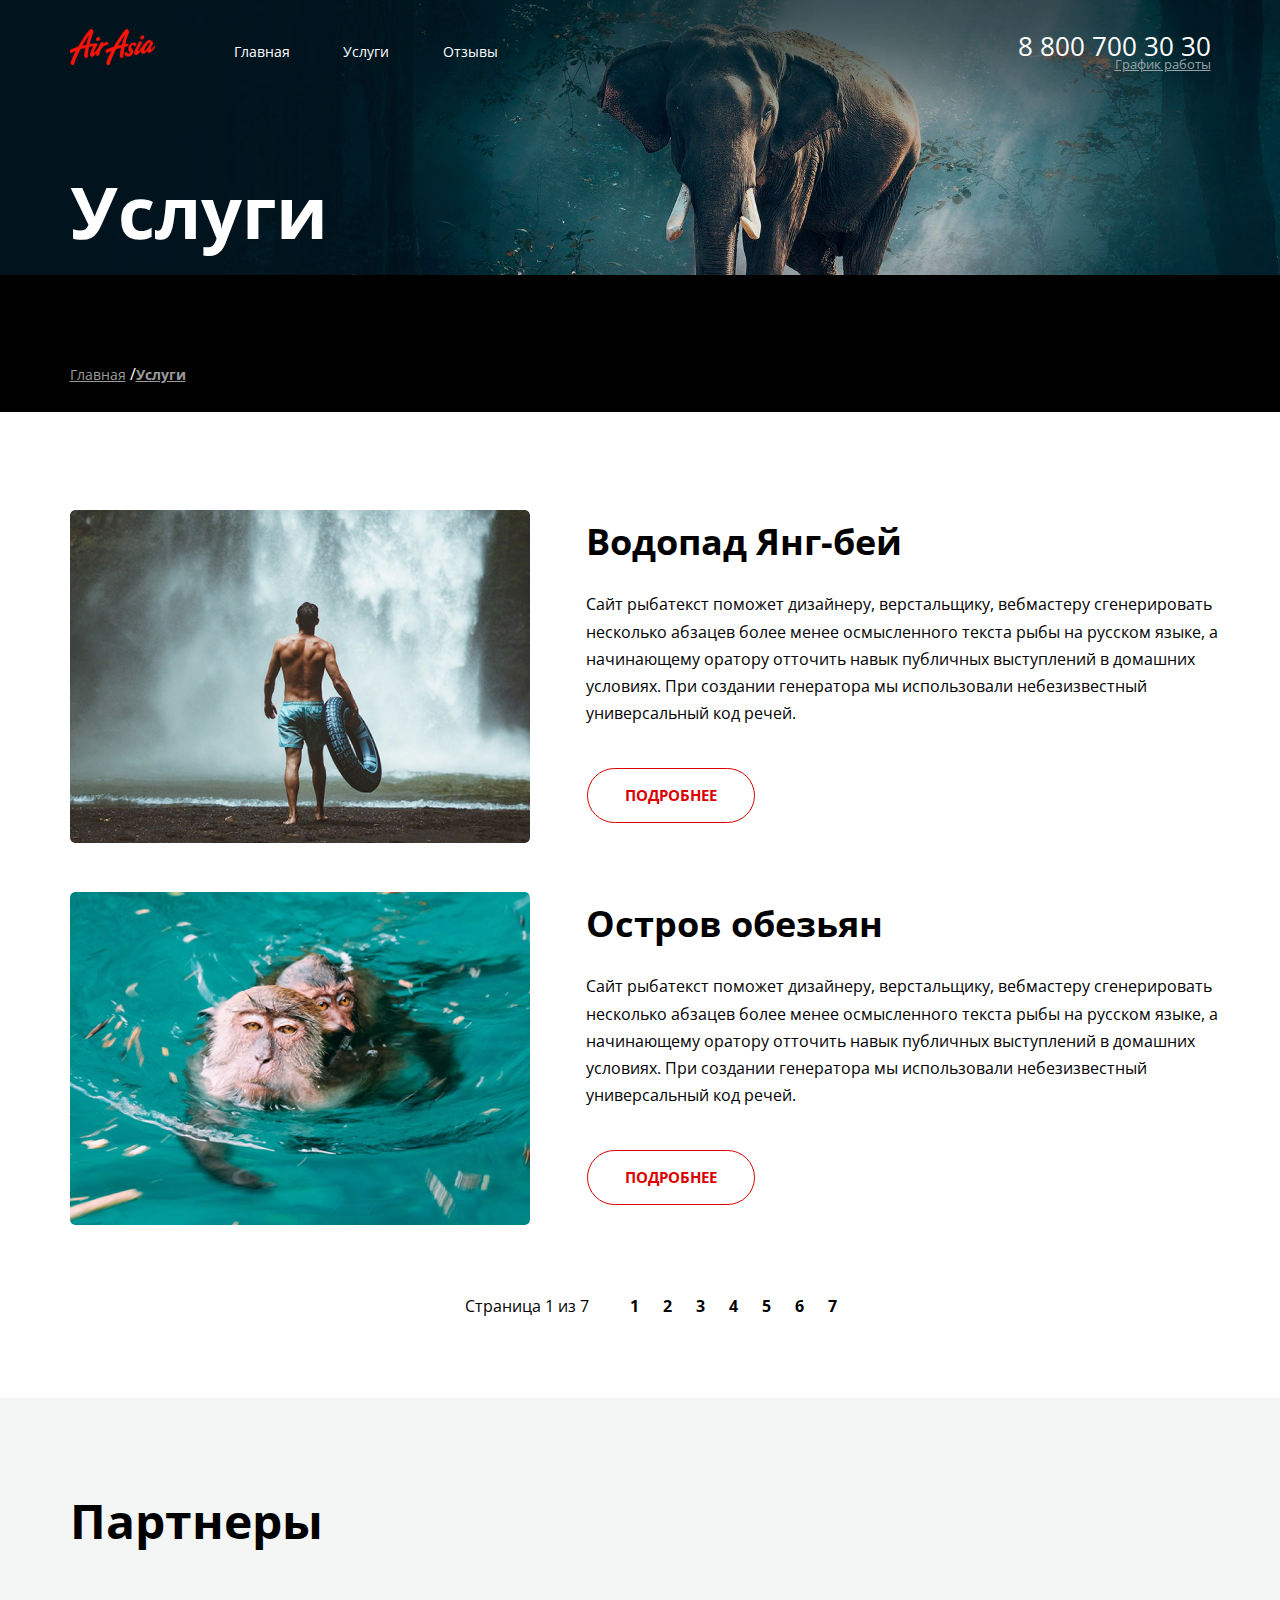
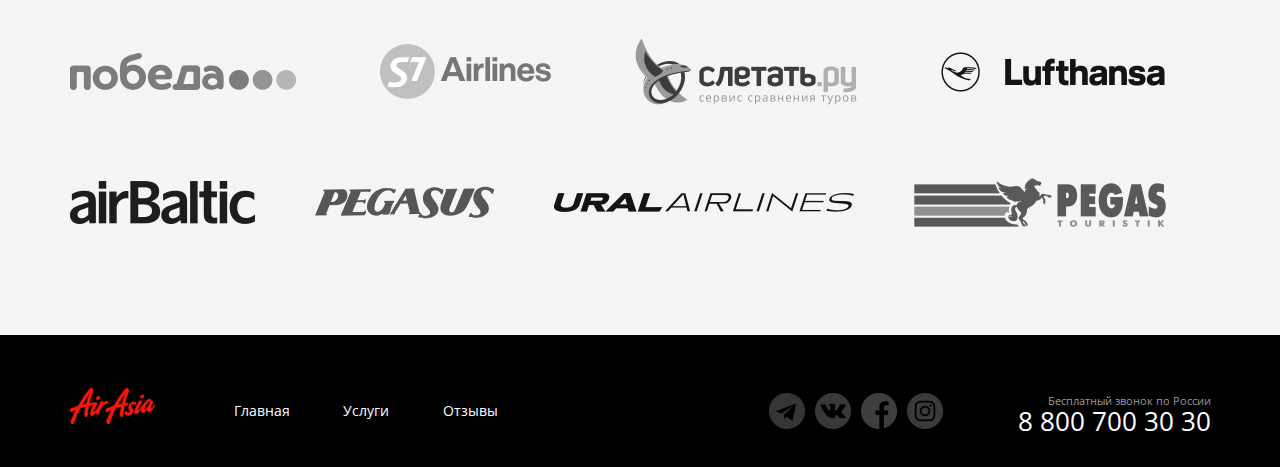
==== activity.html @ 35541ef8 "Update activity.html" ====
<!DOCTYPE html>
<html lang="en">
<head>
    <meta charset="UTF-8">
    <meta http-equiv="X-UA-Compatible" content="IE=edge">
    <meta name="viewport" content="width=device-width, initial-scale=1.0">
    <title>Activity</title>
    <link rel="stylesheet" href="style/main.css">
</head>
<body>

    <div class="wrapper wrapper--second">
        <div class="wrapper__content wrapper__content--second">
            <header class="header header--second">
                <div class="container container__header container__header--second">
                    <div class="header__col">
                        <a href="index.html" class="logo">
                            <img class="logo__pic" src="images/logo.svg" alt="logo company">
                        </a>
                        <nav class="menu">
                            <ul class="menu__list">
                                <li class="menu__item">
                                    <a href="index.html" class="menu__link">Главная</a>
                                </li>
                                <li class="menu__item">
                                    <a href="activity.html" class="menu__link">Услуги</a>
                                </li>
                                <li class="menu__item">
                                    <a href="#" class="menu__link">Отзывы</a>
                                </li>
                            </ul>
                        </nav>
                    </div>
                    <div class="header__col">
                        <address class="contacts">
                            <a href="tel:+78007003030" class="contacts__phone">8 800 700 30 30</a>
                            <div class="contacts__info">График работы</div>
                        </address>
                    </div>
                </div>
                <div class="header__description">
                    <div class="container">
                        <h1 class="title title--second">Услуги</h1>
                        <div class="breadcrumbs">
                            <ul class="breadcrumbs__menu">
                                <li class="breadcrumbs__item">
                                    <a href="/index.html" class="breadcrumbs__link">Главная</a>
                                </li>
                                </li>
                                <li class="breadcrumbs__item breadcrumbs__item--active">
                                    <a href="/activity.html" class="breadcrumbs__link">Услуги</a>
                                </li>
                            </ul>
                        </div>
                    </div>
                </div>

            </header>
            <section class="main-activity">
                <div class="container activity__container">
                    <div class="activity">
                        <ul class="activity__list">
                            <li class="activity__item">
                                <img src="images/waterfall.jpg" alt="" class="activity__pic">
                                <div class="activity__content">
                                    <h2 class="activity__title">Водопад Янг-бей</h2>
                                    <div class="activity__description">
                                        <p class="activity__text">Сайт рыбатекст поможет дизайнеру, верстальщику, вебмастеру сгенерировать несколько абзацев более менее осмысленного текста рыбы на русском языке, а начинающему оратору отточить навык публичных выступлений в домашних условиях. При создании генератора мы использовали небезизвестный универсальный код речей. </p>
                            
                                    </div>
                                    <button class="button activity__btn">ПОДРОБНЕЕ</button>
                                </div>
                            </li>
                            <li class="activity__item">
                                <img src="images/monkeys.jpg" alt="" class="activity__pic">
                                <div class="activity__content">
                                    <h2 class="activity__title">Остров обезьян</h2>
                                    <div class="activity__description">
                                        <p class="activity__text">Сайт рыбатекст поможет дизайнеру, верстальщику, вебмастеру сгенерировать несколько абзацев более менее осмысленного текста рыбы на русском языке, а начинающему оратору отточить навык публичных выступлений в домашних условиях. При создании генератора мы использовали небезизвестный универсальный код речей. </p>
                                    </div>
                                    <button class="button activity__btn">ПОДРОБНЕЕ</button>
                                </div>
                            </li>
                        </ul>
                    </div>
                    <div class="paginator paginator--black">
                        <p class="paginator__display">Страница 1 из 7</p>
                        <ul class="paginator__list">
                            <li class="paginator__item"><a href="#" class="paginator__link paginator__link--orange">1</a></li>
                            <li class="paginator__item"><a href="#" class="paginator__link paginator__link--orange">2</a></li>
                            <li class="paginator__item"><a href="#" class="paginator__link paginator__link--orange">3</a></li>
                            <li class="paginator__item"><a href="#" class="paginator__link paginator__link--orange">4</a></li>
                            <li class="paginator__item"><a href="#" class="paginator__link paginator__link--orange">5</a></li>
                            <li class="paginator__item"><a href="#" class="paginator__link paginator__link--orange">6</a></li>
                            <li class="paginator__item"><a href="#" class="paginator__link paginator__link--orange">7</a></li>
                        </ul>
                    </div>
                </div>
            </section>        
            <section class="partners">
                <div class="container partners__container">
                    <h2 class="title partners__title">Партнеры</h2>
                    <ul class="partners__list">
                        <li class="partners__item">
                            <a href="#" class="partners__img">
                                <img src="images/pobeda.png" alt="">
                            </a>
                        </li>
                        <li class="partners__item">
                            <a href="#" class="partners__img">
                                <img src="images/s7.png" alt="">
                            </a>
                        </li>
                        <li class="partners__item">
                            <a href="#" class="partners__img">
                                <img src="images/lets-fly.png" alt="">
                            </a>
                        </li>
                        <li class="partners__item">
                            <a href="#" class="partners__img">
                                <img src="images/lufthansa.png" alt="">
                            </a>
                        </li>
                        <li class="partners__item">
                            <a href="#" class="partners__img">
                                <img src="images/airbaltic.png" alt="">
                            </a>
                        </li>
                        <li class="partners__item">
                            <a href="#" class="partners__img">
                                <img src="images/pegasus.png" alt="">
                            </a>
                        </li>
                        <li class="partners__item">
                            <a href="#" class="partners__img">
                                <img src="images/ural.png" alt="">
                            </a>
                        </li>
                        <li class="partners__item">
                            <a href="#" class="partners__img">
                                <img src="images/pegas.png" alt="">
                            </a>
                        </li>
                    </ul>
                </div>
            </section>
        </div>
        
        <footer class="footer footer--second">
            <div class="container footer__container">
                <div class="footer__col">
                    <a href="index.html" class="logo">
                        <img class="logo__pic" src="images/logo.svg" alt="company logo">
                    </a>
                    <nav class="menu">
                        <ul class="menu__list">
                            <li class="menu__item">
                                <a href="index.html" class="menu__link">Главная</a>
                            </li>
                            <li class="menu__item">
                                <a href="activity.html" class="menu__link">Услуги</a>
                            </li>
                            <li class="menu__item">
                                <a href="#" class="menu__link">Отзывы</a>
                            </li>
                        </ul>
                    </nav>
                </div>
                <div class="footer__col footer__col--two">
                    <ul class="social-media">
                        <li class="social-media__item">
                            <a href="#" class="social-media__link">
                                <img src="images/telegram-2.png" alt="Telegram" class="social-media__icon telegram">
                            </a>
                        </li>
                        <li class="social-media__item">
                            <a href="#" class="social-media__link">
                                <img src="images/vk-2.png" alt="VK" class="social-media__icon vk">
                            </a>
                        </li>
                        <li class="social-media__item">
                            <a href="#" class="social-media__link">
                                <img src="images/fb-2.png" alt="Facebook" class="social-media__icon facebook">
                            </a>
                        </li>
                        <li class="social-media__item">
                            <a href="#" class="social-media__link">
                                <img src="images/inst-2.png" alt="Instagram" class="social-media__icon instagram">
                            </a>
                        </li>
                    </ul>
                    <address class="contacts footer__contacts footer__contacts--second">
                        <div class="contacts__text">Бесплатный звонок по России</div>
                        <a href="tel:+78007005050" class="contacts__phone">8 800 700 30 30</a>
                    </address>
                </div>            
                </div>
        </footer>
    </div>
</body>
</html>
---- style/main.css ----
@import url(normalize.css);
@import url('https://fonts.googleapis.com/css2?family=Open+Sans:wght@400;600;700&display=swap');


@import url(base.css);
@import url(about.css);
@import url(footer.css);
@import url(header.css);
@import url(hello.css);
@import url(news.css);
@import url(offers.css);
@import url(paginator.css);



@import url(partners.css);
@import url(activity.css);

@import url(feedback.css);
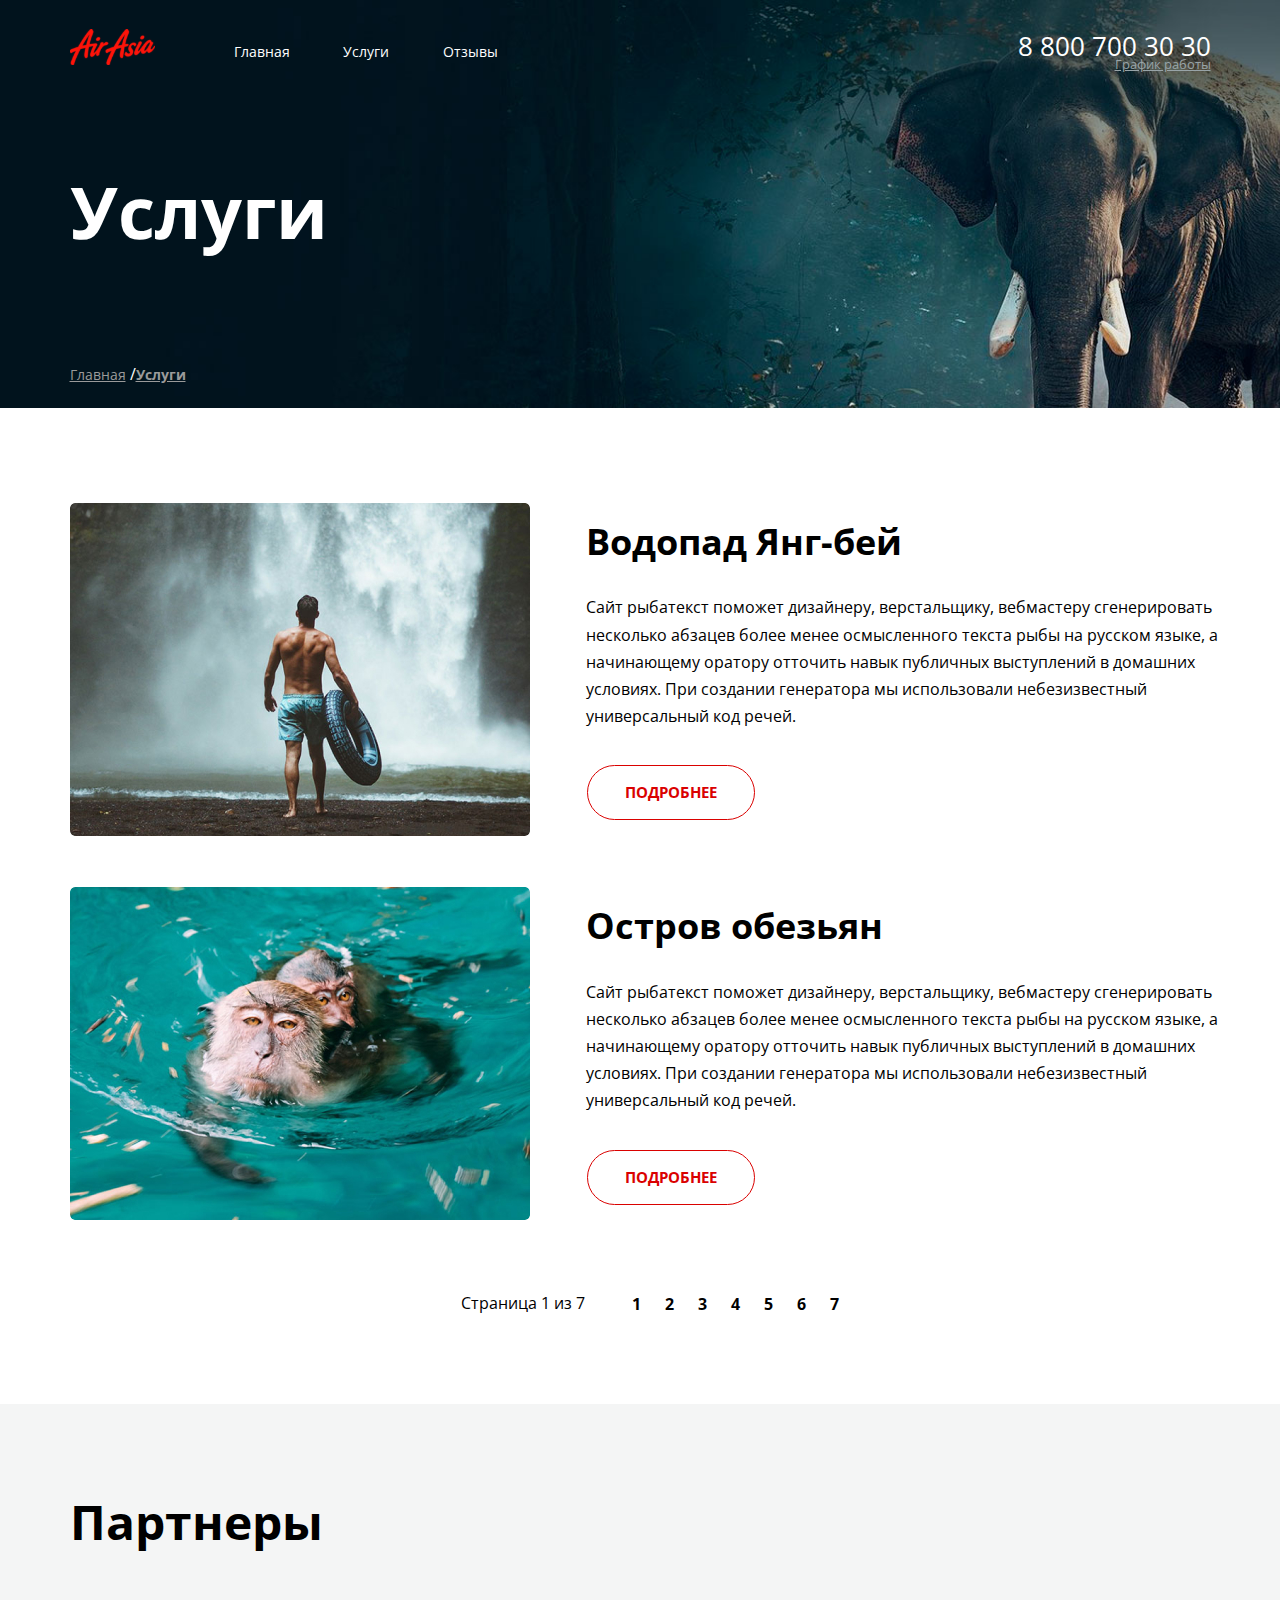
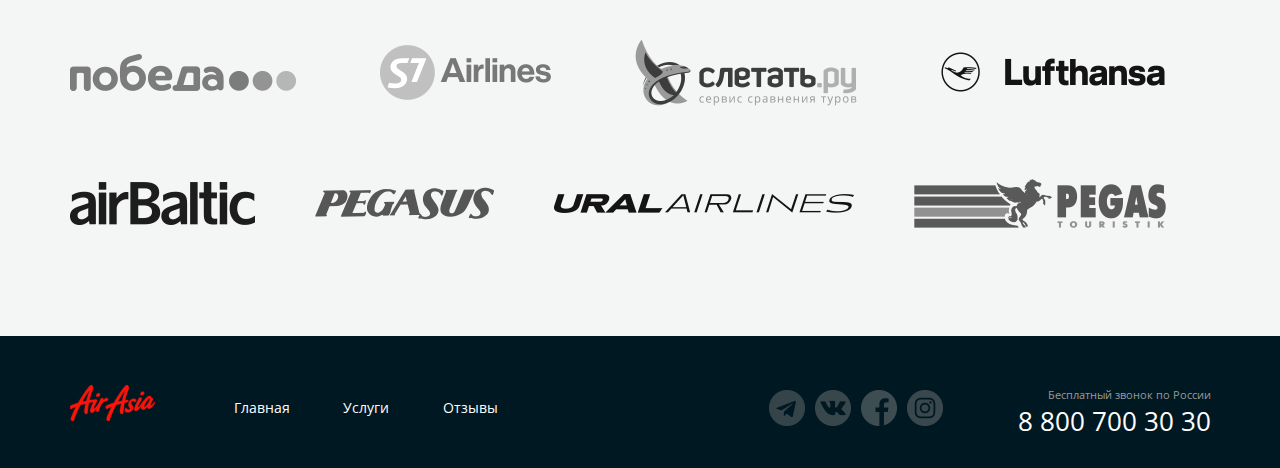
==== commit dc485687: "Add files via upload" ====
--- a/activity.html
+++ b/activity.html
@@ -20,10 +20,10 @@
                         <nav class="menu">
                             <ul class="menu__list">
                                 <li class="menu__item">
-                                    <a href="index.html" class="menu__link">Главная</a>
+                                    <a href="/index.html" class="menu__link">Главная</a>
                                 </li>
                                 <li class="menu__item">
-                                    <a href="activity.html" class="menu__link">Услуги</a>
+                                    <a href="/activity.html" class="menu__link">Услуги</a>
                                 </li>
                                 <li class="menu__item">
                                     <a href="#" class="menu__link">Отзывы</a>
@@ -155,7 +155,7 @@
                     <nav class="menu">
                         <ul class="menu__list">
                             <li class="menu__item">
-                                <a href="index.html" class="menu__link">Главная</a>
+                                <a href="/index.html" class="menu__link">Главная</a>
                             </li>
                             <li class="menu__item">
                                 <a href="activity.html" class="menu__link">Услуги</a>
@@ -198,4 +198,4 @@
         </footer>
     </div>
 </body>
-</html>
+</html>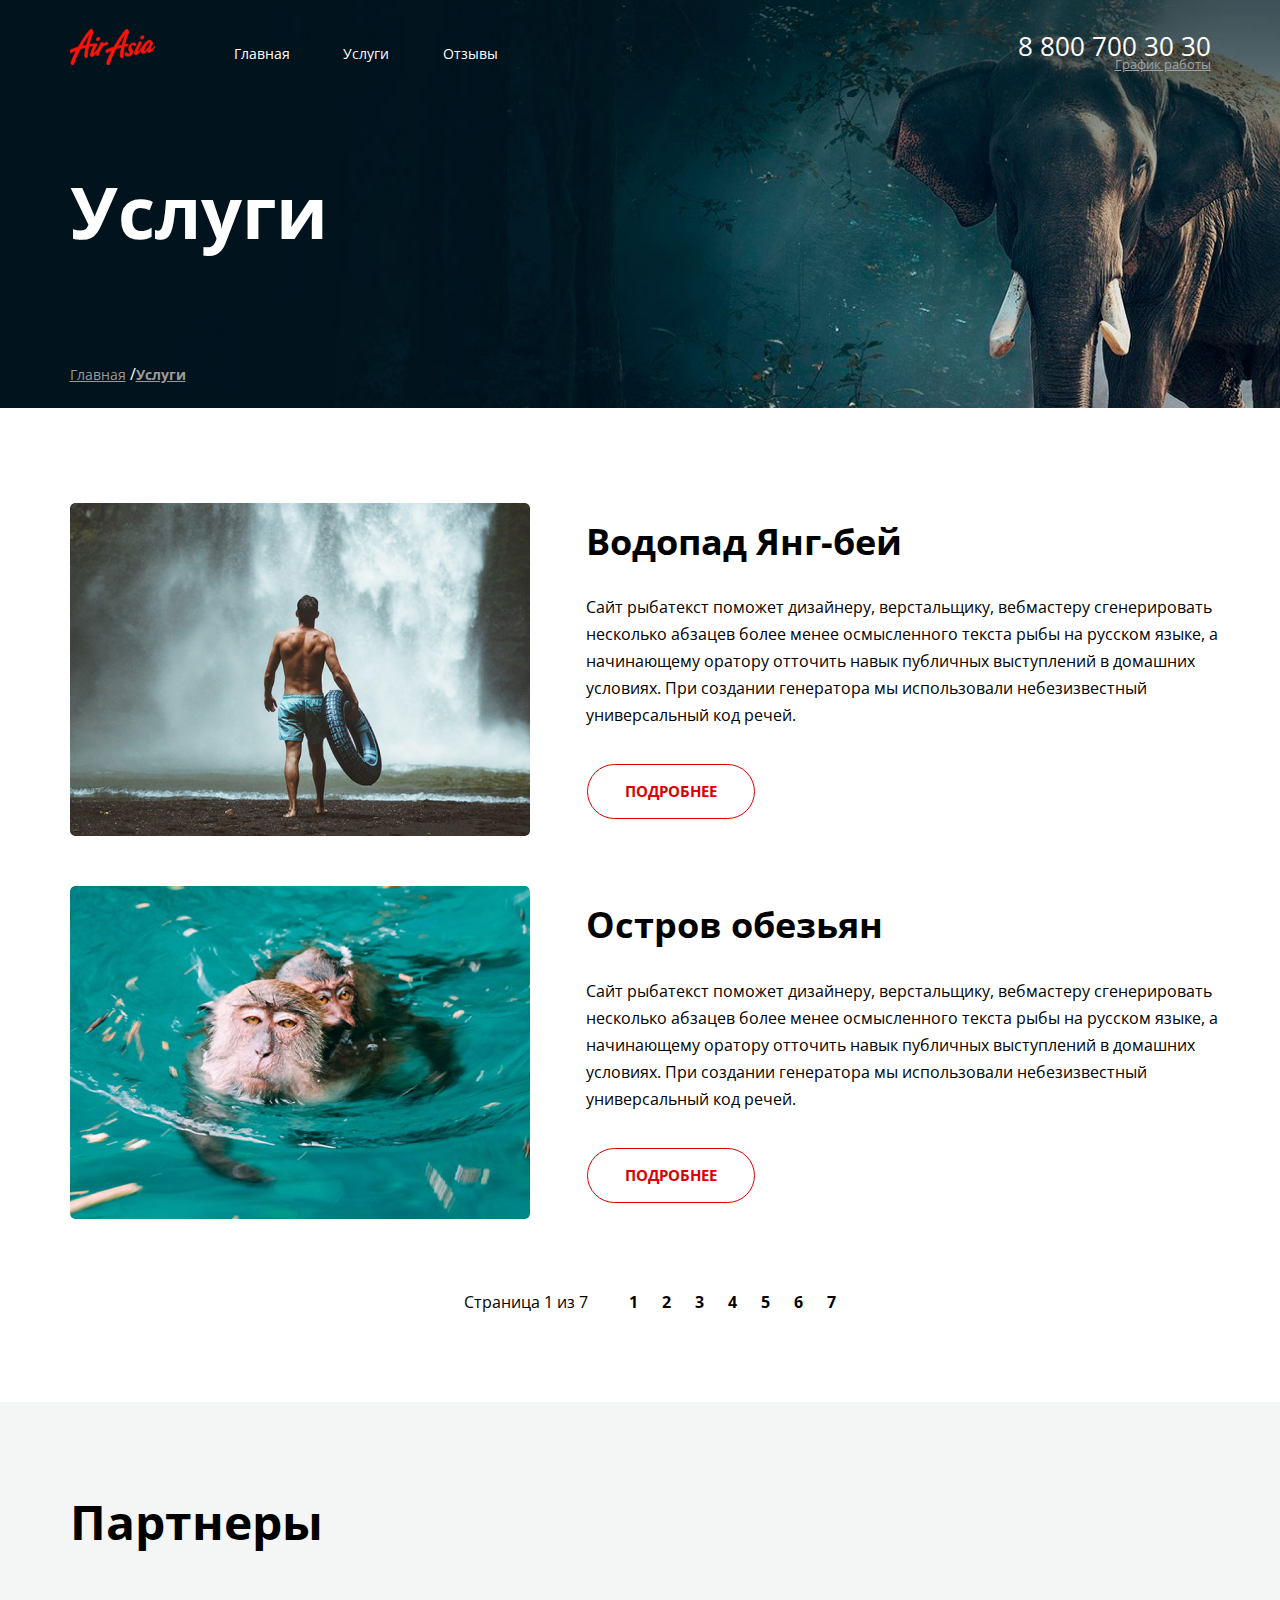
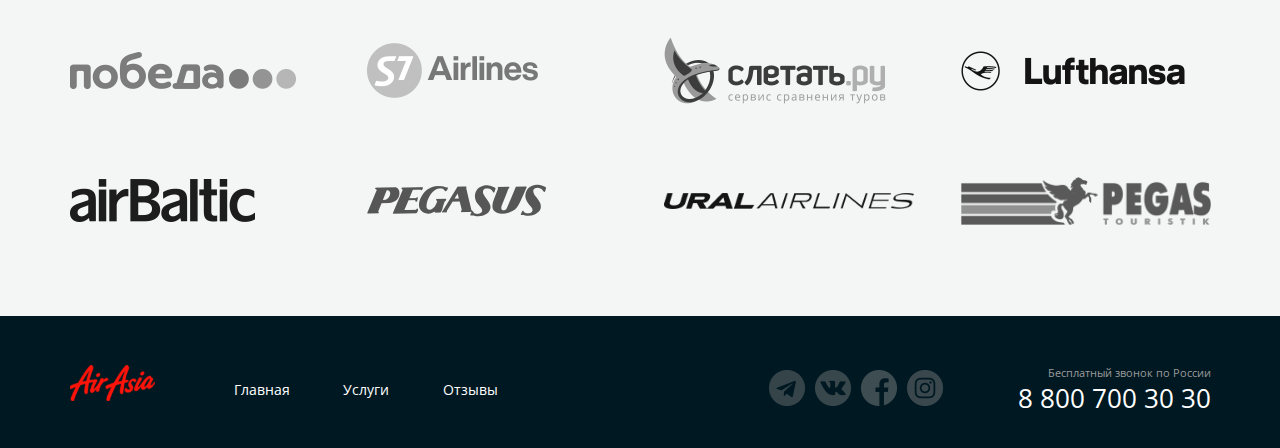
==== commit 11b68273: "Add files via upload" ====
--- a/activity.html
+++ b/activity.html
@@ -15,7 +15,7 @@
                 <div class="container container__header container__header--second">
                     <div class="header__col">
                         <a href="index.html" class="logo">
-                            <img class="logo__pic" src="images/logo.svg" alt="logo company">
+                            <img class="logo__pic logo__pic--second" src="images/logo.svg" alt="logo company">
                         </a>
                         <nav class="menu">
                             <ul class="menu__list">
@@ -102,42 +102,42 @@
                     <h2 class="title partners__title">Партнеры</h2>
                     <ul class="partners__list">
                         <li class="partners__item">
-                            <a href="#" class="partners__img">
+                            <a href="#" class="partners__link">
                                 <img src="images/pobeda.png" alt="">
                             </a>
                         </li>
                         <li class="partners__item">
-                            <a href="#" class="partners__img">
+                            <a href="#" class="partners__link">
                                 <img src="images/s7.png" alt="">
                             </a>
                         </li>
                         <li class="partners__item">
-                            <a href="#" class="partners__img">
+                            <a href="#" class="partners__link">
                                 <img src="images/lets-fly.png" alt="">
                             </a>
                         </li>
                         <li class="partners__item">
-                            <a href="#" class="partners__img">
+                            <a href="#" class="partners__link">
                                 <img src="images/lufthansa.png" alt="">
                             </a>
                         </li>
                         <li class="partners__item">
-                            <a href="#" class="partners__img">
+                            <a href="#" class="partners__link">
                                 <img src="images/airbaltic.png" alt="">
                             </a>
                         </li>
                         <li class="partners__item">
-                            <a href="#" class="partners__img">
+                            <a href="#" class="partners__link">
                                 <img src="images/pegasus.png" alt="">
                             </a>
                         </li>
                         <li class="partners__item">
-                            <a href="#" class="partners__img">
+                            <a href="#" class="partners__link">
                                 <img src="images/ural.png" alt="">
                             </a>
                         </li>
                         <li class="partners__item">
-                            <a href="#" class="partners__img">
+                            <a href="#" class="partners__link">
                                 <img src="images/pegas.png" alt="">
                             </a>
                         </li>
@@ -150,7 +150,7 @@
             <div class="container footer__container">
                 <div class="footer__col">
                     <a href="index.html" class="logo">
-                        <img class="logo__pic" src="images/logo.svg" alt="company logo">
+                        <img class="logo__pic logo__pic--second" src="images/logo.svg" alt="company logo">
                     </a>
                     <nav class="menu">
                         <ul class="menu__list">
--- a/style/main.css
+++ b/style/main.css
@@ -18,4 +18,8 @@
 
 @import url(feedback.css);
 
+@import url(welcome.css);
 
+
+
+
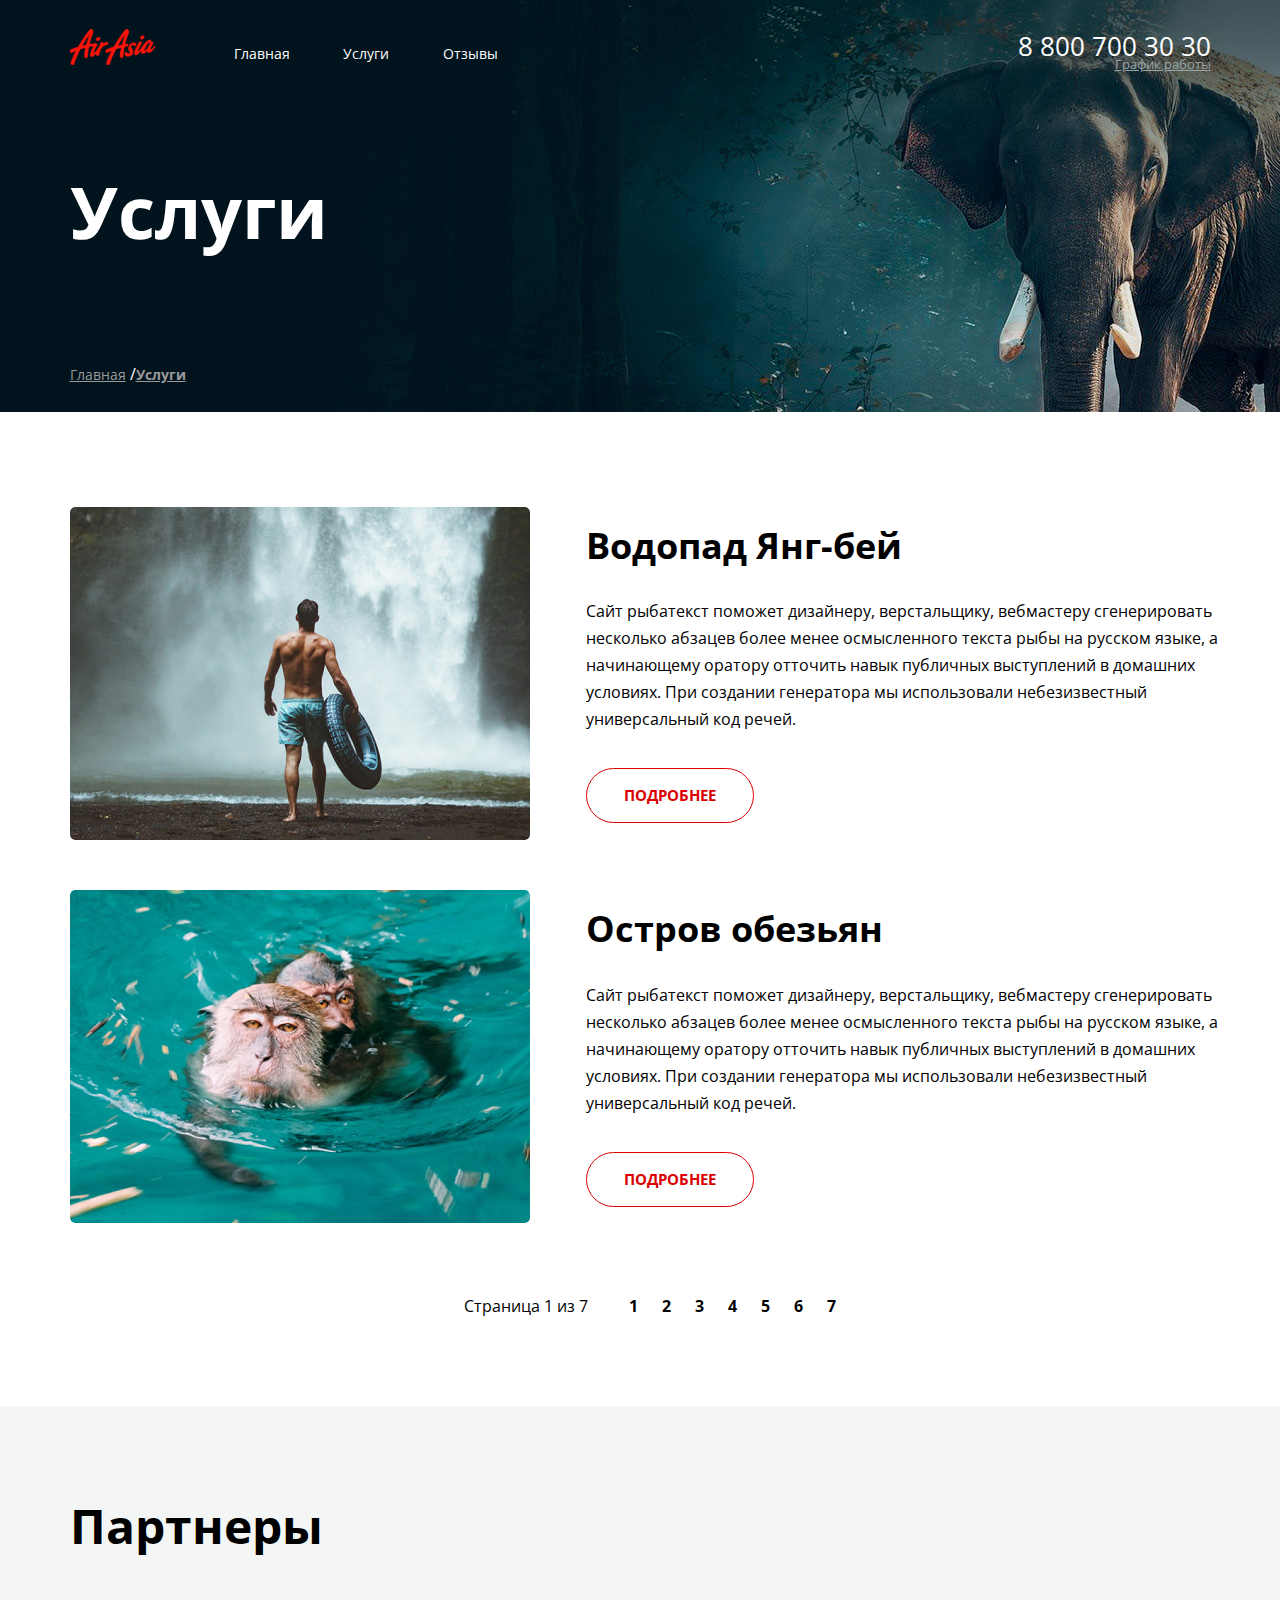
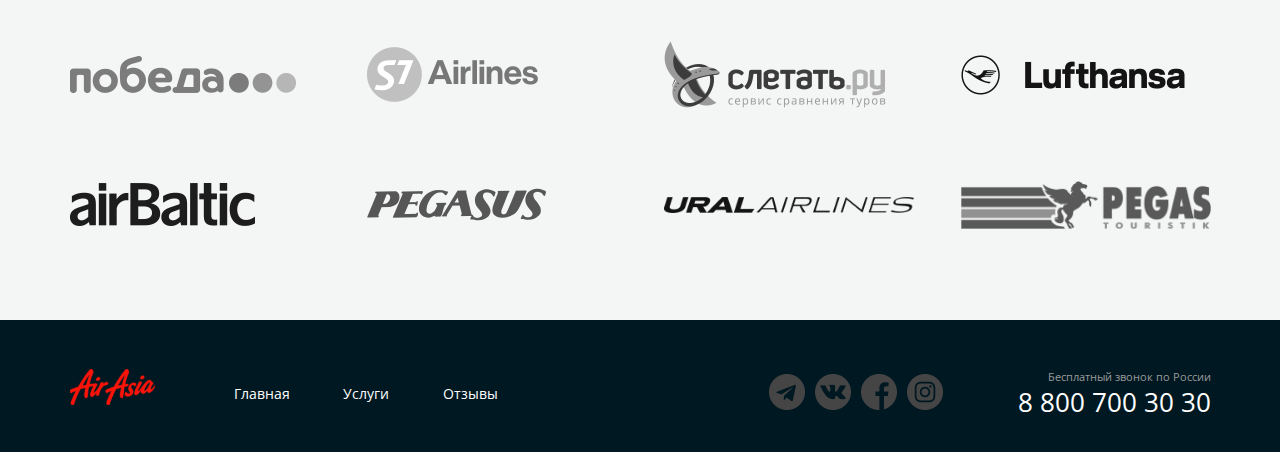
==== commit 87143404: "Add files via upload" ====
--- a/activity.html
+++ b/activity.html
@@ -20,21 +20,34 @@
                         <nav class="menu">
                             <ul class="menu__list">
                                 <li class="menu__item">
-                                    <a href="/index.html" class="menu__link">Главная</a>
+                                    <a href="index.html" class="menu__link">Главная</a>
                                 </li>
                                 <li class="menu__item">
-                                    <a href="/activity.html" class="menu__link">Услуги</a>
+                                    <a href="activity.html" class="menu__link">Услуги</a>
                                 </li>
                                 <li class="menu__item">
-                                    <a href="#" class="menu__link">Отзывы</a>
+                                    <a href="feedback.html" class="menu__link">Отзывы</a>
                                 </li>
                             </ul>
                         </nav>
                     </div>
-                    <div class="header__col">
+                    <div class="header__col header__col--right">
                         <address class="contacts">
                             <a href="tel:+78007003030" class="contacts__phone">8 800 700 30 30</a>
-                            <div class="contacts__info">График работы</div>
+                            <div class="contacts__info">График работы
+                                <a href="" class="contacts__dropdown-link"></a>
+                                <div class="dropdown__menu">
+                                    <ul class="dropdown__list">
+                                        <li class="dropdown__item">
+                                            <div class="dropdown__item-text dropdown__item-text--bold">пн-вс: 09:00 -
+                                                20:00</div>
+                                        </li>
+                                        <li class="dropdown__item">
+                                            <div class="dropdown__item-text">Обед: 14:00-14:30</div>
+                                        </li>
+                                    </ul>
+                                </div>
+                            </div>
                         </address>
                     </div>
                 </div>
@@ -44,11 +57,11 @@
                         <div class="breadcrumbs">
                             <ul class="breadcrumbs__menu">
                                 <li class="breadcrumbs__item">
-                                    <a href="/index.html" class="breadcrumbs__link">Главная</a>
+                                    <a href="index.html" class="breadcrumbs__link">Главная</a>
                                 </li>
                                 </li>
                                 <li class="breadcrumbs__item breadcrumbs__item--active">
-                                    <a href="/activity.html" class="breadcrumbs__link">Услуги</a>
+                                    <a href="activity.html" class="breadcrumbs__link">Услуги</a>
                                 </li>
                             </ul>
                         </div>
@@ -68,7 +81,7 @@
                                         <p class="activity__text">Сайт рыбатекст поможет дизайнеру, верстальщику, вебмастеру сгенерировать несколько абзацев более менее осмысленного текста рыбы на русском языке, а начинающему оратору отточить навык публичных выступлений в домашних условиях. При создании генератора мы использовали небезизвестный универсальный код речей. </p>
                             
                                     </div>
-                                    <button class="button activity__btn">ПОДРОБНЕЕ</button>
+                                    <button class="button button--activity">ПОДРОБНЕЕ</button>
                                 </div>
                             </li>
                             <li class="activity__item">
@@ -78,7 +91,7 @@
                                     <div class="activity__description">
                                         <p class="activity__text">Сайт рыбатекст поможет дизайнеру, верстальщику, вебмастеру сгенерировать несколько абзацев более менее осмысленного текста рыбы на русском языке, а начинающему оратору отточить навык публичных выступлений в домашних условиях. При создании генератора мы использовали небезизвестный универсальный код речей. </p>
                                     </div>
-                                    <button class="button activity__btn">ПОДРОБНЕЕ</button>
+                                    <button class="button button--activity">ПОДРОБНЕЕ</button>
                                 </div>
                             </li>
                         </ul>
@@ -155,38 +168,30 @@
                     <nav class="menu">
                         <ul class="menu__list">
                             <li class="menu__item">
-                                <a href="/index.html" class="menu__link">Главная</a>
+                                <a href="index.html" class="menu__link">Главная</a>
                             </li>
                             <li class="menu__item">
                                 <a href="activity.html" class="menu__link">Услуги</a>
                             </li>
                             <li class="menu__item">
-                                <a href="#" class="menu__link">Отзывы</a>
+                                <a href="feedback.html" class="menu__link">Отзывы</a>
                             </li>
                         </ul>
                     </nav>
                 </div>
                 <div class="footer__col footer__col--two">
-                    <ul class="social-media">
-                        <li class="social-media__item">
-                            <a href="#" class="social-media__link">
-                                <img src="images/telegram-2.png" alt="Telegram" class="social-media__icon telegram">
-                            </a>
-                        </li>
-                        <li class="social-media__item">
-                            <a href="#" class="social-media__link">
-                                <img src="images/vk-2.png" alt="VK" class="social-media__icon vk">
-                            </a>
-                        </li>
-                        <li class="social-media__item">
-                            <a href="#" class="social-media__link">
-                                <img src="images/fb-2.png" alt="Facebook" class="social-media__icon facebook">
-                            </a>
-                        </li>
-                        <li class="social-media__item">
-                            <a href="#" class="social-media__link">
-                                <img src="images/inst-2.png" alt="Instagram" class="social-media__icon instagram">
-                            </a>
+                    <ul class="social">
+                        <li class="social__item social__item--icon--telegram">
+                            <a href="#" class="social__link"></a>
+                        </li>
+                        <li class="social__item social__item--icon--vk">
+                            <a href="#" class="social__link"></a>
+                        </li>
+                        <li class="social__item social__item--icon--facebook">
+                            <a href="#" class="social__link"></a>
+                        </li>
+                        <li class="social__item social__item--icon--instagram">
+                            <a href="#" class="social__link"></a>
                         </li>
                     </ul>
                     <address class="contacts footer__contacts footer__contacts--second">
